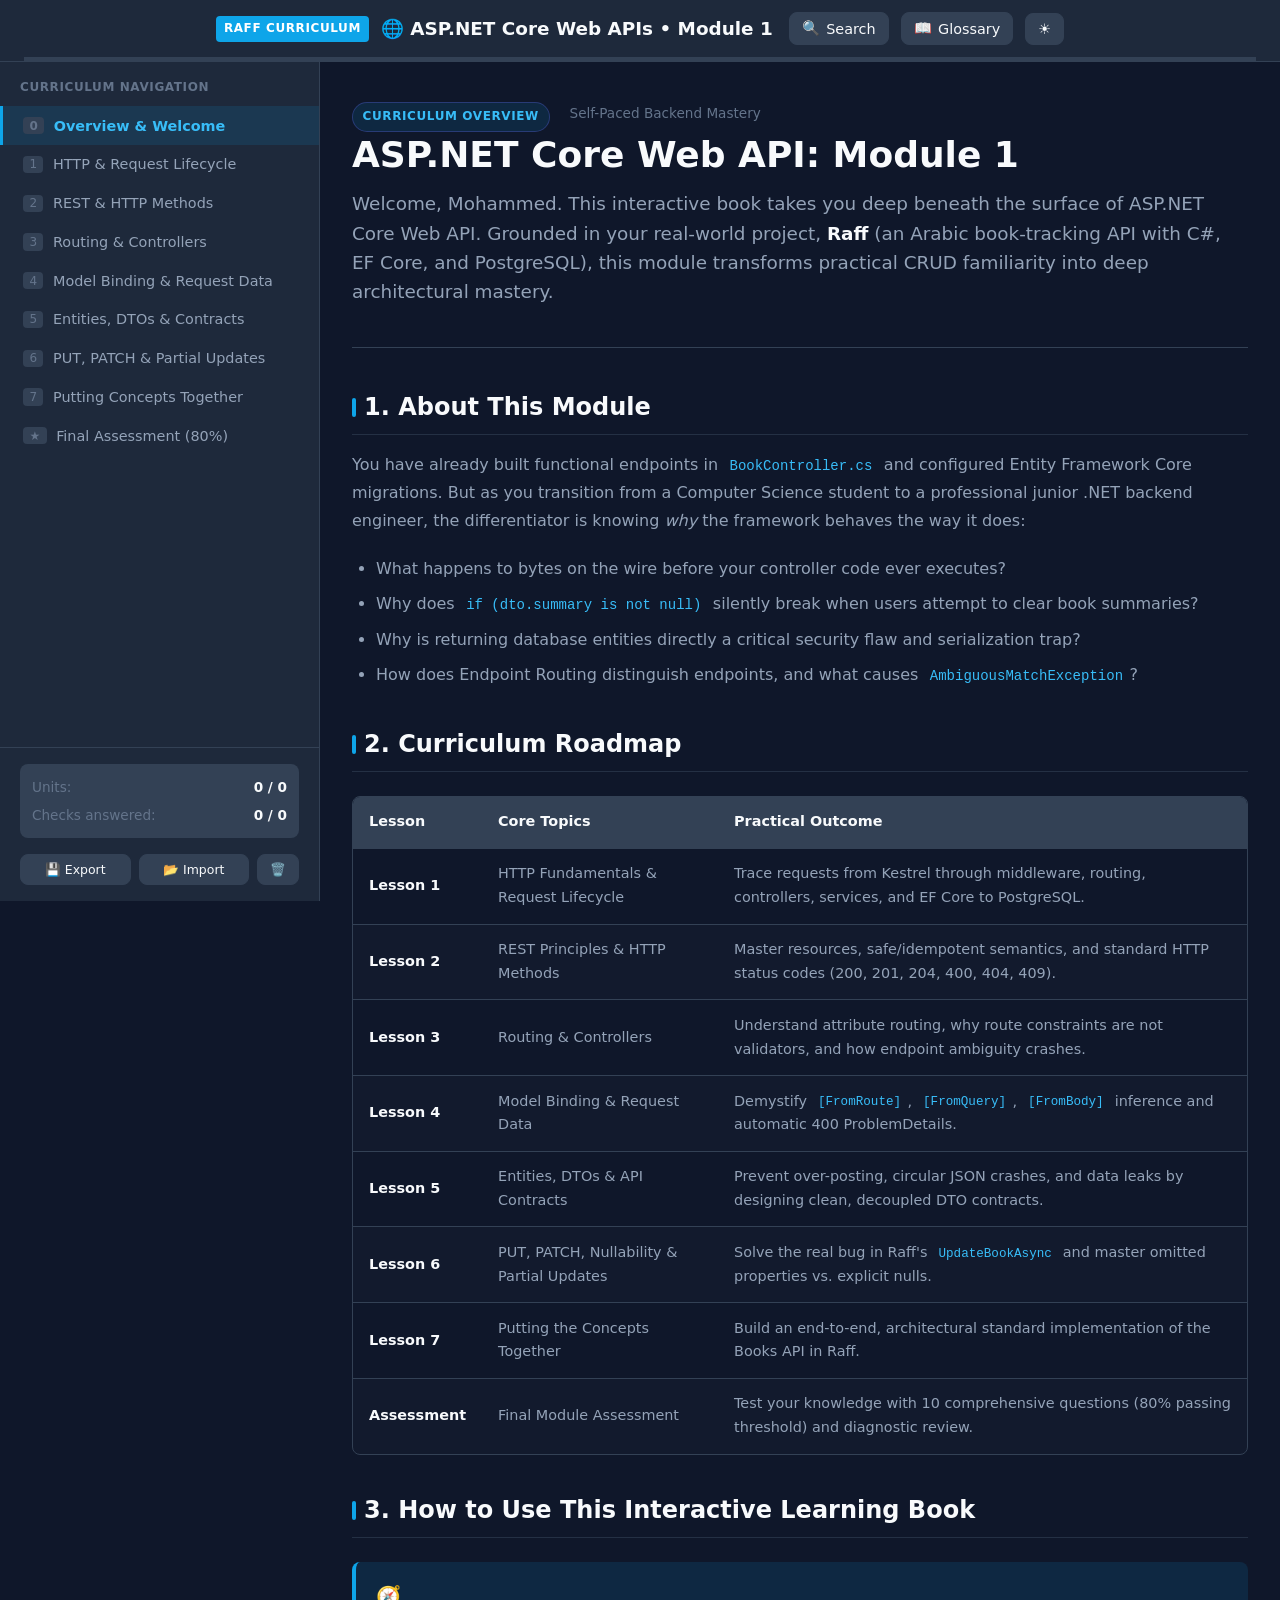
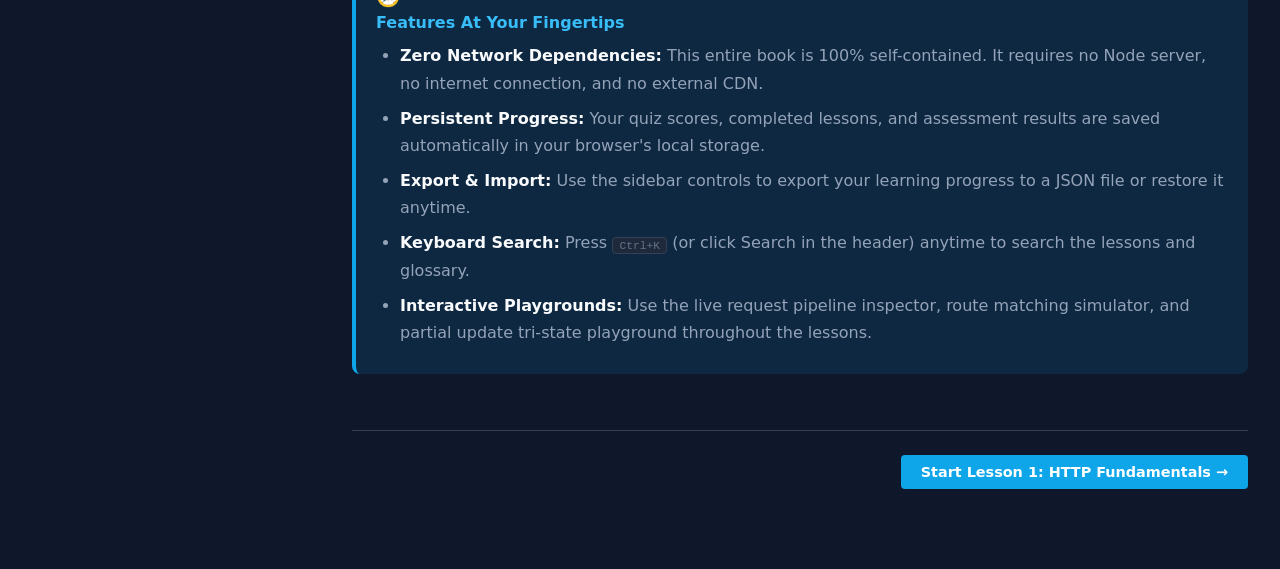
==== pages/module-01.html @ 37e8a335 "initial commit" ====
<!DOCTYPE html>
<html lang="en" data-theme="dark">
<head>
  <meta charset="UTF-8">
  <meta name="viewport" content="width=device-width, initial-scale=1.0">
  <title>ASP.NET Core Web APIs — Module 1 (Raff)</title>
  <link rel="stylesheet" href="../component/styles/tokens.css">
  <link rel="stylesheet" href="../component/styles/shell.css">
  <link rel="stylesheet" href="../component/styles/components.css">
</head>
<body>
  <noscript><p style="padding:2rem;">This module requires JavaScript to render.</p></noscript>

  <script src="../data/modules.js"></script>
  <script src="../data/module-01.js"></script>

  <script src="../component/core/highlight.js"></script>
  <script src="../component/core/ui.js"></script>
  <script src="../component/core/search.js"></script>
  <script src="../component/core/glossary.js"></script>
  <script src="../component/core/progress.js"></script>
  <script src="../component/core/content.js"></script>

  <script src="js/module-01.js"></script>
</body>
</html>
---- component/styles/tokens.css ----
/* Raff Backend Academy — shared design tokens & base styles (all pages) */

* {box-sizing: border-box; margin: 0; padding: 0;}
:root {--bg-primary: #0f172a; --bg-secondary: #1e293b; --bg-tertiary: #334155; --bg-card: #1e293b; --bg-code: #0b1120; --bg-accent-subtle: rgba(14, 165, 233, 0.12); --border-color: #334155; --border-subtle: #243044; --text-primary: #f8fafc; --text-secondary: #94a3b8; --text-muted: #64748b; --accent: #0ea5e9; --accent-hover: #0284c7; --accent-light: #38bdf8; --accent-contrast: #ffffff; --success: #10b981; --success-bg: rgba(16, 185, 129, 0.12); --success-border: #059669; --warning: #f59e0b; --warning-bg: rgba(245, 158, 11, 0.12); --warning-border: #d97706; --danger: #ef4444; --danger-bg: rgba(239, 68, 68, 0.12); --danger-border: #dc2626; --violet: #c084fc; --radius-sm: 4px; --radius-md: 8px; --radius-lg: 12px; --font-sans: system-ui, -apple-system, BlinkMacSystemFont, 'Segoe UI', Roboto, Oxygen, Ubuntu, Cantarell, sans-serif; --font-mono: 'Cascadia Code', 'Fira Code', 'Consolas', 'Courier New', monospace;}
[data-theme="light"] {--bg-primary: #f8fafc; --bg-secondary: #ffffff; --bg-tertiary: #f1f5f9; --bg-card: #ffffff; --bg-code: #0f172a; --bg-accent-subtle: rgba(14, 165, 233, 0.08); --border-color: #e2e8f0; --border-subtle: #cbd5e1; --text-primary: #0f172a; --text-secondary: #475569; --text-muted: #64748b; --accent: #0284c7; --accent-hover: #0369a1; --accent-light: #0284c7; --accent-contrast: #ffffff; --violet: #7e22ce;}
---- component/styles/shell.css ----
/* Raff Backend Academy — shared app shell layout (all pages) */

header.app-header {background-color: var(--bg-secondary); border-bottom: 1px solid var(--border-color); position: sticky; top: 0; z-index: 100; display: flex; flex-direction: column;}
.header-top {display: flex; align-items: center; justify-content: space-between; padding: 0.75rem 1.5rem; gap: 1rem;}
.app-title {font-size: 1.15rem; font-weight: 700; color: var(--text-primary);}
.progress-bar-container {height: 4px; background: var(--bg-tertiary); width: 100%; position: relative;}
.progress-bar-fill {height: 100%; background: var(--accent); width: 0%; transition: width 0.3s ease;}
.app-container {display: flex; flex: 1; min-height: calc(100vh - 65px);}
aside.app-sidebar {width: 320px; background-color: var(--bg-secondary); border-right: 1px solid var(--border-color); display: flex; flex-direction: column; flex-shrink: 0; overflow-y: auto; position: sticky; top: 61px; height: calc(100vh - 61px); transition: transform 0.3s ease;}
.sidebar-section-title {font-size: 0.75rem; text-transform: uppercase; color: var(--text-muted); font-weight: 700; letter-spacing: 0.05em; padding: 1rem 1.25rem 0.5rem;}
.nav-item:hover {background: var(--bg-tertiary); color: var(--text-primary);}
.nav-item.active {background: var(--bg-accent-subtle); color: var(--accent-light); border-left-color: var(--accent); font-weight: 600;}
.nav-item-left {display: flex; align-items: center; gap: 0.6rem;}
.nav-check {color: var(--success); font-size: 0.95rem; opacity: 0;}
.nav-item.completed .nav-check {opacity: 1;}
.sidebar-footer {margin-top: auto; padding: 1rem 1.25rem; border-top: 1px solid var(--border-color); display: flex; flex-direction: column; gap: 0.5rem;}
@media (max-width: 768px) {
  aside.app-sidebar.open {transform: translateX(0); box-shadow: 4px 0 24px rgba(0,0,0,0.5);}
  main.app-main {padding: 1.5rem 1rem 4rem;}
}
.lesson-footer-nav {display: flex; justify-content: space-between; align-items: center; flex-wrap: wrap; gap: 1rem; margin-top: 3.5rem; padding-top: 1.5rem; border-top: 1px solid var(--border-color);}
---- component/styles/components.css ----
/* Raff Backend Academy — shared UI components and module content styles (all pages) */

body {font-family: var(--font-sans); background-color: var(--bg-primary); color: var(--text-primary); line-height: 1.65; min-height: 100vh; display: flex; flex-direction: column;}
.btn-icon:hover {background: var(--accent); color: #fff; border-color: var(--accent);}
.lesson-section {display: none;}
.lesson-section.active {display: block; animation: fadeIn 0.25s ease;}
@keyframes fadeIn {from { opacity: 0; transform: translateY(6px); } to { opacity: 1; transform: translateY(0); }}
h1.lesson-title {font-size: 2.25rem; font-weight: 800; line-height: 1.25; margin-bottom: 0.5rem; letter-spacing: -0.02em;}
p.lesson-subtitle {font-size: 1.15rem; color: var(--text-secondary); margin-bottom: 1.5rem;}
.lesson-header-box {margin-bottom: 2.5rem; padding-bottom: 1.5rem; border-bottom: 1px solid var(--border-color);}
.lesson-badge-top {color: var(--accent-light); font-size: 0.85rem; font-weight: 700; text-transform: uppercase; letter-spacing: 0.05em; margin-bottom: 0.4rem;}
.lesson-meta-bar {display: flex; flex-wrap: wrap; gap: 1.25rem; font-size: 0.85rem; color: var(--text-muted);}
h2 {font-size: 1.5rem; font-weight: 700; margin: 2.25rem 0 1rem; color: var(--text-primary); border-bottom: 1px solid var(--border-subtle); padding-bottom: 0.4rem;}
h3 {font-size: 1.2rem; font-weight: 600; margin: 1.5rem 0 0.75rem;}
p {margin-bottom: 1rem; color: var(--text-secondary);}
p strong {color: var(--text-primary);}
ul, ol {margin: 0 0 1.25rem 1.5rem; color: var(--text-secondary);}
li {margin-bottom: 0.4rem;}
li strong {color: var(--text-primary);}
code {font-family: var(--font-mono); font-size: 0.88em; color: var(--accent-light); padding: 0.15rem 0.4rem; border-radius: var(--radius-sm);}
.callout {padding: 1.25rem; border-radius: var(--radius-md); margin: 1.5rem 0; border-left: 4px solid; background: var(--bg-card);}
.callout-info {border-left-color: var(--accent); background: var(--bg-accent-subtle);}
.callout-warning {border-left-color: var(--warning); background: var(--warning-bg);}
.callout-danger {border-left-color: var(--danger); background: var(--danger-bg);}
.callout-title {font-weight: 700; margin-bottom: 0.4rem; display: flex; align-items: center; gap: 0.5rem;}
.callout-info .callout-title {color: var(--accent-light);}
.callout-warning .callout-title {color: var(--warning);}
.callout-danger .callout-title {color: var(--danger);}
.roadmap-grid {display: grid; grid-template-columns: repeat(auto-fit, minmax(260px, 1fr)); gap: 1.25rem; margin: 1.5rem 0;}
.roadmap-card {background: var(--bg-card); border: 1px solid var(--border-color); padding: 1.25rem; border-radius: var(--radius-md);}
.roadmap-num {font-size: 1.75rem; font-weight: 800; color: var(--accent); margin-bottom: 0.25rem;}
.roadmap-title {font-weight: 700; color: var(--text-primary); margin-bottom: 0.35rem;}
.roadmap-desc {font-size: 0.85rem; color: var(--text-muted);}
.grid-2 {display: grid; grid-template-columns: 1fr 1fr; gap: 1.5rem; margin: 1.5rem 0;}
@media (max-width: 768px) {
  .grid-2 {grid-template-columns: 1fr;}
}
.content-panel {background: var(--bg-card); border: 1px solid var(--border-color); padding: 1.25rem; border-radius: var(--radius-md);}
.concept-table {width: 100%; border-collapse: collapse; margin: 1.5rem 0; font-size: 0.9rem;}
.concept-table th {background: var(--bg-tertiary); color: var(--text-primary);}
.concept-table tr:nth-child(even) {background: rgba(255,255,255,0.02);}
.steps-container {display: flex; flex-direction: column; gap: 0.75rem; margin: 1.5rem 0;}
.step-item {display: flex; align-items: flex-start; gap: 1rem; background: var(--bg-card); border: 1px solid var(--border-color); padding: 1rem; border-radius: var(--radius-md);}
.step-num {background: var(--accent); color: #fff; font-weight: 700; width: 28px; height: 28px; border-radius: 50%; display: flex; align-items: center; justify-content: center; font-size: 0.85rem; flex-shrink: 0;}
.step-text {color: var(--text-secondary); font-size: 0.92rem;}
.diagram-container {background: var(--bg-card); border: 1px solid var(--border-color); padding: 1.5rem; border-radius: var(--radius-md); margin: 1.5rem 0; text-align: center;}
.diagram-title {font-size: 0.85rem; font-weight: 700; color: var(--text-muted); text-transform: uppercase; letter-spacing: 0.05em; margin-bottom: 1rem;}
.code-wrapper {background: var(--bg-code); border: 1px solid var(--border-color); border-radius: var(--radius-md); margin: 1.5rem 0; overflow: hidden;}
.code-lang-tag {font-size: 0.75rem; font-weight: 700; text-transform: uppercase; color: var(--accent-light);}
.code-filename {font-family: var(--font-mono); font-size: 0.8rem; color: var(--text-muted);}
.code-type-pill {font-size: 0.72rem; padding: 0.15rem 0.5rem; border-radius: 999px; font-weight: 600; text-transform: uppercase;}
.pill-fragment {background: rgba(14, 165, 233, 0.2); color: var(--accent-light); border: 1px solid var(--accent);}
.token-kw {color: #f472b6; font-weight: 600;}
.token-type {color: #38bdf8;}
.token-str {color: #a3e635;}
.token-comment {color: #64748b; font-style: italic;}
.token-num {color: #fb923c;}
.exercise-card {background: var(--bg-card); border: 1px solid var(--border-color); border-radius: var(--radius-md); margin: 1.5rem 0; overflow: hidden;}
.exercise-badge {background: var(--bg-accent-subtle); color: var(--accent-light); font-size: 0.75rem; font-weight: 700; text-transform: uppercase; padding: 0.2rem 0.5rem; border-radius: var(--radius-sm); margin-right: 0.5rem;}
.exercise-body {padding: 1.25rem;}
.quiz-options {display: flex; flex-direction: column; gap: 0.6rem; margin-bottom: 1.25rem;}
.quiz-option:hover {border-color: var(--accent); background: rgba(14, 165, 233, 0.05);}
.quiz-option.selected {border-color: var(--accent); background: var(--bg-accent-subtle);}
.quiz-option.correct {border-color: var(--success); background: var(--success-bg);}
.quiz-option.incorrect {border-color: var(--danger); background: var(--danger-bg);}
.option-indicator {width: 22px; height: 22px; border-radius: 50%; background: var(--bg-card); border: 1px solid var(--border-color); display: flex; align-items: center; justify-content: center; font-size: 0.75rem; font-weight: 700; flex-shrink: 0;}
.quiz-option.selected .option-indicator {background: var(--accent); color: #fff; border-color: var(--accent);}
.option-text {font-size: 0.9rem; color: var(--text-secondary);}
.quiz-option.selected .option-text {color: var(--text-primary);}
.btn-primary:hover {background: var(--accent-hover);}
.btn-secondary:hover {background: rgba(255,255,255,0.1);}
.modal-overlay {position: fixed; top: 0; left: 0; right: 0; bottom: 0; background: rgba(0,0,0,0.7); backdrop-filter: blur(4px); display: none; align-items: center; justify-content: center; z-index: 1000; padding: 1rem;}
.modal-overlay.open {display: flex;}
.modal-dialog {background: var(--bg-secondary); border: 1px solid var(--border-color); border-radius: var(--radius-lg); width: 100%; max-width: 640px; max-height: 85vh; display: flex; flex-direction: column; overflow: hidden;}
.modal-title {font-weight: 700; font-size: 1.1rem;}
.modal-body {padding: 1.25rem; overflow-y: auto; flex: 1;}
.search-result-item:hover {background: var(--bg-tertiary);}
.search-result-title {font-weight: 600; color: var(--accent-light); font-size: 0.95rem;}
.search-result-snippet {font-size: 0.82rem; color: var(--text-muted);}
.glossary-cat-filters {display: flex; flex-wrap: wrap; gap: 0.4rem; margin-bottom: 1rem;}
.glossary-filter-btn.active {background: var(--accent); color: #fff; border-color: var(--accent);}
.glossary-term-item {border-bottom: 1px solid var(--border-color); padding: 0.75rem 0;}
.glossary-term-def {font-size: 0.88rem; color: var(--text-secondary); margin-top: 0.3rem;}
.toast-msg {background: var(--bg-card); border: 1px solid var(--border-color); color: var(--text-primary); padding: 0.75rem 1.25rem; border-radius: var(--radius-md); box-shadow: 0 4px 16px rgba(0,0,0,0.3); font-size: 0.88rem; animation: toastIn 0.2s ease;}
@keyframes toastIn {from { transform: translateY(10px); opacity: 0; } to { transform: translateY(0); opacity: 1; }}
.simulator-box {background: var(--bg-card); border: 2px solid var(--accent); border-radius: var(--radius-lg); margin: 2rem 0; overflow: hidden;}
.simulator-header {background: var(--bg-secondary); border-bottom: 1px solid var(--border-color); padding: 1rem 1.25rem; display: flex; flex-direction: column; gap: 0.75rem;}
.simulator-title {font-weight: 700; color: var(--accent-light); font-size: 1.05rem;}
.btn-sim:hover {background: var(--accent); color: #fff; border-color: var(--accent);}
.simulator-body {padding: 1.25rem;}
html {scroll-behavior: smooth;}
:focus-visible {outline: 2px solid var(--accent); outline-offset: 2px;}
@media (prefers-reduced-motion: reduce) {
  html {scroll-behavior: auto;}
  *, *::before, *::after {animation-duration: 0.001ms !important; animation-iteration-count: 1 !important; transition-duration: 0.001ms !important;}
}
.sr-only {position: absolute; width: 1px; height: 1px; padding: 0; margin: -1px; overflow: hidden; clip: rect(0, 0, 0, 0); white-space: nowrap; border: 0;}
.header-title-box {display: flex; align-items: center; gap: 0.75rem; cursor: pointer; background: none; border: none; font: inherit; color: inherit; text-align: left;}
.app-badge {background: var(--accent); color: var(--accent-contrast); font-weight: 700; font-size: 0.75rem; padding: 0.2rem 0.5rem; border-radius: var(--radius-sm); letter-spacing: 0.05em; text-transform: uppercase; white-space: nowrap;}
.header-actions {display: flex; align-items: center; gap: 0.75rem; flex-wrap: wrap; justify-content: flex-end;}
.btn-icon {background: var(--bg-tertiary); border: 1px solid var(--border-color); color: var(--text-primary); padding: 0.45rem 0.75rem; border-radius: var(--radius-md); cursor: pointer; font-size: 0.9rem; display: inline-flex; align-items: center; gap: 0.4rem; transition: background-color 0.2s, color 0.2s, border-color 0.2s;}
#btn-mobile-menu {display: none;}
@media (max-width: 900px) {
  #btn-mobile-menu {display: inline-flex;}
  .btn-icon .btn-label {display: none;}
}
.nav-item {display: flex; align-items: center; justify-content: space-between; padding: 0.65rem 1.25rem; color: var(--text-secondary); text-decoration: none; cursor: pointer; border-left: 3px solid transparent; font-size: 0.9rem; transition: background-color 0.15s, color 0.15s; background: none; border-top: none; border-right: none; border-bottom: none; width: 100%; text-align: left; font-family: inherit;}
.nav-item-badge {font-size: 0.75rem; background: var(--bg-tertiary); color: var(--text-muted); padding: 0.1rem 0.4rem; border-radius: var(--radius-sm); flex-shrink: 0;}
.progress-summary-box {background: var(--bg-tertiary); padding: 0.75rem; border-radius: var(--radius-md); font-size: 0.85rem; display: flex; flex-direction: column; gap: 0.35rem;}
.progress-summary-row {display: flex; justify-content: space-between; align-items: center; gap: 0.5rem;}
main.app-main {flex: 1; max-width: 960px; margin: 0 auto; padding: 2.5rem 2rem 5rem; width: 100%; min-width: 0;}
h4 {font-size: 1.02rem; font-weight: 700; margin: 1.25rem 0 0.5rem;}
a {color: var(--accent-light);}
a:hover {color: var(--accent);}
hr {border: none; border-top: 1px solid var(--border-subtle); margin: 2rem 0;}
.callout-success {border-left-color: var(--success); background: var(--success-bg);}
.callout-success .callout-title {color: var(--success);}
.callout p:last-child, .callout ul:last-child, .callout ol:last-child {margin-bottom: 0;}
@media (max-width: 768px) {
  aside.app-sidebar {position: fixed; left: 0; top: 61px; z-index: 90; transform: translateX(-100%); box-shadow: none;}
  h1.lesson-title {font-size: 1.7rem;}
}
.table-scroll {overflow-x: auto; margin: 1.5rem 0;}
.table-scroll .concept-table {margin: 0; min-width: 640px;}
.concept-table th, .concept-table td {padding: 0.75rem 1rem; border: 1px solid var(--border-color); text-align: left; vertical-align: top;}
[data-theme="light"] .concept-table tr:nth-child(even) {background: rgba(15,23,42,0.03);}
.diagram-container svg {max-width: 100%; height: auto;}
.erd-rect {fill: var(--bg-secondary); stroke: var(--border-color); stroke-width: 1.5;}
.erd-head {fill: var(--bg-tertiary);}
.erd-name {fill: var(--text-primary); font-family: var(--font-sans); font-weight: 700; font-size: 14px;}
.erd-role {fill: var(--text-muted); font-family: var(--font-sans); font-size: 11px;}
.erd-prop {fill: var(--text-secondary); font-family: var(--font-mono); font-size: 12px;}
.erd-pk {fill: var(--warning); font-family: var(--font-sans); font-weight: 700; font-size: 10px;}
.erd-fk {fill: var(--accent-light); font-family: var(--font-sans); font-weight: 700; font-size: 10px;}
.erd-nav {fill: var(--violet); font-family: var(--font-sans); font-weight: 700; font-size: 10px;}
.erd-line {stroke: var(--text-muted); stroke-width: 2;}
.erd-card {fill: var(--text-primary); font-family: var(--font-sans); font-weight: 700; font-size: 15px;}
.erd-label {fill: var(--text-muted); font-family: var(--font-sans); font-size: 11px;}
.erd-note {fill: var(--accent-light); font-family: var(--font-sans); font-size: 11px; font-weight: 600;}
.erd-fk-col {fill: rgba(14, 165, 233, 0.10);}
.legend-row {display: flex; flex-wrap: wrap; gap: 1rem; justify-content: center; margin-top: 1rem; font-size: 0.82rem; color: var(--text-muted);}
.legend-item {display: inline-flex; align-items: center; gap: 0.4rem;}
.legend-dot {width: 10px; height: 10px; border-radius: 3px; display: inline-block;}
.dot-pk {background: var(--warning);}
.dot-fk {background: var(--accent);}
.dot-nav {background: var(--violet);}
.code-header {background: rgba(255,255,255,0.03); border-bottom: 1px solid var(--border-color); padding: 0.5rem 1rem; display: flex; align-items: center; justify-content: space-between; gap: 0.75rem; flex-wrap: wrap;}
[data-theme="light"] .code-header {background: rgba(15,23,42,0.35);}
.code-badge-group {display: flex; align-items: center; gap: 0.6rem; flex-wrap: wrap;}
.pill-complete {background: rgba(16, 185, 129, 0.2); color: #34d399; border: 1px solid var(--success-border);}
.pill-anti-pattern {background: rgba(239, 68, 68, 0.2); color: #f87171; border: 1px solid var(--danger-border);}
.pill-illustrative {background: rgba(192, 132, 252, 0.18); color: var(--violet); border: 1px solid var(--violet);}
.btn-copy {background: transparent; border: 1px solid var(--border-color); color: #94a3b8; padding: 0.25rem 0.6rem; border-radius: var(--radius-sm); font-size: 0.75rem; cursor: pointer;}
.btn-copy:hover {background: var(--bg-tertiary); color: #f8fafc;}
.code-wrapper pre {padding: 1rem 1.25rem; overflow-x: auto; font-family: var(--font-mono); font-size: 0.88rem; line-height: 1.5;}
.code-wrapper pre code {color: #e2e8f0;}
.code-expl {background: rgba(255,255,255,0.02); border-top: 1px solid var(--border-color); padding: 0.65rem 1.25rem; font-size: 0.82rem; color: #94a3b8;}
[data-theme="light"] .code-expl {background: rgba(15,23,42,0.3);}
.token-fn {color: #7dd3fc;}
.exercise-header {background: rgba(255,255,255,0.02); border-bottom: 1px solid var(--border-color); padding: 0.75rem 1.25rem; display: flex; align-items: center; justify-content: space-between; gap: 0.5rem; flex-wrap: wrap;}
[data-theme="light"] .exercise-header {background: rgba(15,23,42,0.03);}
.exercise-badge.exercise {background: rgba(192, 132, 252, 0.15); color: var(--violet);}
.exercise-prompt {font-size: 0.95rem; color: var(--text-primary); margin-bottom: 1rem; font-weight: 500; white-space: pre-line;}
.exercise-prompt code {white-space: pre-wrap;}
.quiz-option {display: flex; align-items: flex-start; gap: 0.75rem; background: var(--bg-tertiary); border: 1px solid var(--border-color); padding: 0.75rem 1rem; border-radius: var(--radius-md); cursor: pointer; transition: border-color 0.15s, background-color 0.15s; text-align: left; font: inherit; color: inherit; width: 100%;}
.quiz-option .option-text code {font-size: 0.85em;}
.exercise-actions {display: flex; gap: 0.75rem; flex-wrap: wrap;}
.btn-primary {background: var(--accent); color: var(--accent-contrast); border: none; padding: 0.55rem 1.25rem; border-radius: var(--radius-sm); font-weight: 600; cursor: pointer; font-family: inherit; font-size: 0.9rem;}
.btn-secondary {background: var(--bg-tertiary); border: 1px solid var(--border-color); color: var(--text-primary); padding: 0.55rem 1.25rem; border-radius: var(--radius-sm); font-weight: 600; cursor: pointer; font-family: inherit; font-size: 0.9rem;}
[data-theme="light"] .btn-secondary:hover {background: rgba(15,23,42,0.08);}
.btn-complete-lesson {background: var(--success-bg); border: 1px solid var(--success-border); color: var(--success); padding: 0.55rem 1.25rem; border-radius: var(--radius-sm); font-weight: 600; cursor: pointer; font-family: inherit; font-size: 0.9rem;}
.btn-complete-lesson.done {background: var(--success); color: #052e22;}
.quiz-feedback {margin-top: 1rem; padding: 1rem; border-radius: var(--radius-sm); font-size: 0.88rem; display: none; color: var(--text-primary);}
.quiz-feedback.success {background: var(--success-bg); border: 1px solid var(--success-border); display: block;}
.quiz-feedback.error {background: var(--danger-bg); border: 1px solid var(--danger-border); display: block;}
.lesson-footer-nav .spacer {flex: 1;}
.modal-header {padding: 1rem 1.25rem; border-bottom: 1px solid var(--border-color); display: flex; align-items: center; justify-content: space-between; gap: 1rem;}
.search-input {width: 100%; background: var(--bg-code); border: 1px solid var(--border-color); color: var(--text-primary); padding: 0.75rem 1rem; border-radius: var(--radius-md); font-size: 1rem; margin-bottom: 1rem; font-family: inherit;}
.search-result-item {padding: 0.75rem 1rem; border-bottom: 1px solid var(--border-color); cursor: pointer; background: none; border-left: none; border-right: none; border-top: none; width: 100%; text-align: left; font: inherit; color: inherit; display: block;}
.search-group-title {font-size: 0.72rem; text-transform: uppercase; letter-spacing: 0.05em; color: var(--text-muted); font-weight: 700; padding: 0.75rem 0 0.25rem;}
.glossary-filter-btn {background: var(--bg-tertiary); border: 1px solid var(--border-color); color: var(--text-secondary); padding: 0.25rem 0.6rem; border-radius: 999px; font-size: 0.75rem; cursor: pointer; font-family: inherit;}
.glossary-term-name {font-weight: 700; color: var(--accent-light); font-size: 1rem; display: flex; justify-content: space-between; gap: 0.75rem;}
.glossary-term-cat {font-size: 0.75rem; color: var(--text-muted); font-weight: 400; white-space: nowrap;}
.glossary-term-link {display: inline-block; margin-top: 0.4rem; font-size: 0.78rem; color: var(--accent-light); background: var(--bg-accent-subtle); border: 1px solid var(--border-color); border-radius: 999px; padding: 0.1rem 0.6rem; cursor: pointer; font-family: inherit;}
.toast-container {position: fixed; bottom: 2rem; right: 2rem; z-index: 2000; display: flex; flex-direction: column; gap: 0.5rem; max-width: min(360px, calc(100vw - 2rem));}
.explorer-box {background: var(--bg-card); border: 2px solid var(--accent); border-radius: var(--radius-lg); margin: 2rem 0; overflow: hidden;}
.explorer-header {background: var(--bg-secondary); border-bottom: 1px solid var(--border-color); padding: 1rem 1.25rem; display: flex; flex-direction: column; gap: 0.75rem;}
.explorer-title {font-weight: 700; color: var(--accent-light); font-size: 1.05rem;}
.explorer-controls {display: flex; flex-wrap: wrap; gap: 0.75rem 1.5rem; align-items: center;}
.explorer-control-group {display: flex; align-items: center; gap: 0.5rem; flex-wrap: wrap;}
.explorer-control-label {font-size: 0.78rem; color: var(--text-muted); font-weight: 700; text-transform: uppercase; letter-spacing: 0.04em;}
.chip-group {display: inline-flex; flex-wrap: wrap; gap: 0.4rem;}
.chip-btn {background: var(--bg-tertiary); border: 1px solid var(--border-color); color: var(--text-secondary); padding: 0.35rem 0.8rem; border-radius: 999px; font-size: 0.82rem; cursor: pointer; font-weight: 600; font-family: inherit;}
.chip-btn:hover {border-color: var(--accent); color: var(--text-primary);}
.chip-btn.active {background: var(--accent); border-color: var(--accent); color: #fff;}
.chip-btn:disabled {opacity: 0.45; cursor: not-allowed;}
.chip-btn:disabled:hover {border-color: var(--border-color); color: var(--text-secondary);}
.explorer-body {padding: 1.25rem;}
.explorer-svg-wrap {background: var(--bg-code); border: 1px solid var(--border-color); border-radius: var(--radius-md); padding: 0.75rem 0.5rem; overflow-x: auto;}
.explorer-svg-wrap svg {width: 100%; height: auto; display: block; min-width: 640px;}
.explorer-grid {display: grid; grid-template-columns: 1fr 1fr; gap: 1.25rem; margin-top: 1.25rem;}
@media (max-width: 768px) {
  .explorer-grid {grid-template-columns: 1fr;}
}
.explorer-panel {background: var(--bg-code); border: 1px solid var(--border-color); border-radius: var(--radius-md); padding: 1rem;}
.explorer-panel-title {font-size: 0.78rem; font-weight: 700; text-transform: uppercase; color: #94a3b8; letter-spacing: 0.05em; margin-bottom: 0.6rem;}
.explorer-panel p, .explorer-panel li {color: #cbd5e1; font-size: 0.86rem;}
.explorer-panel ul {margin-bottom: 0.5rem;}
.explorer-panel code {color: var(--accent-light);}
.explorer-panel .mini-code {background: #060913; border: 1px solid var(--border-color); border-radius: var(--radius-sm); padding: 0.65rem 0.8rem; font-family: var(--font-mono); font-size: 0.8rem; color: #e2e8f0; white-space: pre-wrap; word-break: break-word; margin-top: 0.5rem; line-height: 1.5;}
.explorer-note {margin-top: 1rem; font-size: 0.84rem; color: var(--text-muted); border-top: 1px dashed var(--border-color); padding-top: 0.75rem;}
.simulator-controls {display: flex; flex-wrap: wrap; gap: 0.75rem 1.5rem; align-items: center;}
.btn-sim {background: var(--bg-tertiary); border: 1px solid var(--border-color); color: var(--text-primary); padding: 0.4rem 0.85rem; border-radius: var(--radius-sm); font-size: 0.82rem; cursor: pointer; font-weight: 600; font-family: inherit;}
.btn-sim.primary {background: var(--accent); color: #fff; border-color: var(--accent);}
.btn-sim.primary:hover {background: var(--accent-hover);}
.btn-sim-reset {background: var(--danger-bg); color: #f87171; border-color: var(--danger-border);}
.sim-select {background: var(--bg-tertiary); border: 1px solid var(--border-color); color: var(--text-primary); padding: 0.35rem 0.65rem; border-radius: var(--radius-sm); font-size: 0.82rem; font-family: inherit;}
.metric-grid {display: grid; grid-template-columns: repeat(auto-fit, minmax(150px, 1fr)); gap: 0.75rem; margin: 1rem 0;}
.metric-card {background: var(--bg-code); border: 1px solid var(--border-color); border-radius: var(--radius-md); padding: 0.85rem 1rem;}
.metric-value {font-size: 1.5rem; font-weight: 800; color: var(--accent-light); line-height: 1.2;}
.metric-label {font-size: 0.75rem; color: var(--text-muted); text-transform: uppercase; letter-spacing: 0.04em; font-weight: 700;}
.metric-sub {font-size: 0.75rem; color: var(--text-muted); margin-top: 0.2rem;}
.n1-timeline {display: flex; flex-direction: column; gap: 0.4rem; max-height: 340px; overflow-y: auto; background: var(--bg-code); border: 1px solid var(--border-color); border-radius: var(--radius-md); padding: 0.85rem; margin: 1rem 0;}
.tl-chip {display: flex; align-items: center; gap: 0.6rem; font-family: var(--font-mono); font-size: 0.8rem; color: #cbd5e1; background: rgba(14, 165, 233, 0.08); border: 1px solid var(--border-color); border-radius: var(--radius-sm); padding: 0.35rem 0.6rem; opacity: 0; transform: translateY(4px); transition: opacity 0.25s ease, transform 0.25s ease;}
.tl-chip.shown {opacity: 1; transform: translateY(0);}
.tl-chip .tl-num {background: var(--bg-tertiary); border-radius: var(--radius-sm); padding: 0 0.4rem; font-weight: 700; color: var(--accent-light); flex-shrink: 0;}
.tl-chip.tl-more {background: rgba(245, 158, 11, 0.1); color: #fbbf24;}
.tl-chip.tl-final {background: rgba(16, 185, 129, 0.1); color: #34d399;}
.sim-verdict {border-left: 4px solid var(--accent); background: var(--bg-accent-subtle); padding: 0.75rem 1rem; border-radius: var(--radius-sm); font-size: 0.86rem; color: var(--text-secondary); margin-top: 0.75rem;}
.assumption-list {font-size: 0.82rem; color: var(--text-muted);}
.assumption-list li {margin-bottom: 0.25rem;}
.lab-table {width: 100%; border-collapse: collapse; font-size: 0.88rem;}
.lab-table th, .lab-table td {border: 1px solid var(--border-color); padding: 0.65rem 0.75rem; text-align: left; vertical-align: top;}
.lab-table th {background: var(--bg-tertiary); color: var(--text-primary); font-size: 0.8rem;}
.lab-scenario {min-width: 220px; color: var(--text-secondary);}
.lab-table tr.row-correct td {background: var(--success-bg);}
.lab-table tr.row-wrong td {background: var(--danger-bg);}
.lab-table tr.feedback-row td {font-size: 0.82rem; color: var(--text-secondary); background: rgba(255,255,255,0.02);}
[data-theme="light"] .lab-table tr.feedback-row td {background: rgba(15,23,42,0.03);}
.fixup-state-grid {display: grid; grid-template-columns: 1.2fr 1fr; gap: 1.25rem; margin-top: 1rem;}
@media (max-width: 768px) {
  .fixup-state-grid {grid-template-columns: 1fr;}
}
.fixup-panel {background: var(--bg-code); border: 1px solid var(--border-color); border-radius: var(--radius-md); padding: 1rem;}
.fixup-panel-title {font-size: 0.78rem; font-weight: 700; text-transform: uppercase; color: #94a3b8; letter-spacing: 0.05em; margin-bottom: 0.6rem;}
.fixup-panel .sim-table th, .fixup-panel .sim-table td {color: #cbd5e1;}
.fixup-story {font-size: 0.86rem; color: var(--text-secondary); margin-top: 1rem; min-height: 3.2em;}
.fixup-story code {font-size: 0.83em;}
.fixup-progress {display: flex; gap: 0.3rem; margin: 0.75rem 0; flex-wrap: wrap;}
.fixup-dot {width: 26px; height: 5px; border-radius: 999px; background: var(--bg-tertiary); border: 1px solid var(--border-color);}
.fixup-dot.done {background: var(--accent); border-color: var(--accent);}
details.hint-details {background: var(--bg-card); border: 1px solid var(--border-color); border-radius: var(--radius-md); margin: 0.75rem 0; overflow: hidden;}
details.hint-details summary {cursor: pointer; padding: 0.75rem 1.25rem; font-weight: 600; font-size: 0.9rem; color: var(--accent-light); list-style: none;}
details.hint-details summary::-webkit-details-marker {display: none;}
details.hint-details summary::before {content: '▸ ';}
details.hint-details[open] summary::before {content: '▾ ';}
details.hint-details .hint-body {padding: 0 1.25rem 1rem; font-size: 0.9rem; color: var(--text-secondary);}
details.hint-details .hint-body p:last-child {margin-bottom: 0;}
details.solution-details {border-color: var(--success-border);}
details.solution-details summary {color: var(--success);}
.refs-block {margin-top: 2.5rem; background: var(--bg-card); border: 1px solid var(--border-color); border-radius: var(--radius-md); padding: 1rem 1.25rem;}
.refs-title {font-size: 0.75rem; font-weight: 700; text-transform: uppercase; letter-spacing: 0.05em; color: var(--text-muted); margin-bottom: 0.5rem;}
.refs-block ul {margin: 0 0 0 1.1rem;}
.refs-block li {font-size: 0.85rem; margin-bottom: 0.25rem;}
.refs-block a {text-decoration: none;}
.refs-block a:hover {text-decoration: underline;}
.score-chip {display: inline-block; font-size: 0.78rem; font-weight: 700; padding: 0.15rem 0.6rem; border-radius: 999px; background: var(--bg-tertiary); color: var(--text-secondary);}
.score-chip.pass {background: var(--success-bg); color: var(--success); border: 1px solid var(--success-border);}
.score-chip.fail {background: var(--danger-bg); color: #f87171; border: 1px solid var(--danger-border);}
.callout p:last-child {margin-bottom: 0;}
.pipeline-svg {max-width: 100%; height: auto;}
.pill-pseudocode {background: rgba(245, 158, 11, 0.2); color: var(--warning); border: 1px solid var(--warning-border);}
pre {padding: 1rem 1.25rem; overflow-x: auto; font-family: var(--font-mono); font-size: 0.88rem; line-height: 1.5;}
.states-grid {display: grid; grid-template-columns: repeat(auto-fit, minmax(180px, 1fr)); gap: 1rem; margin: 1.5rem 0;}
.state-card {background: var(--bg-card); border: 1px solid var(--border-color); border-radius: var(--radius-md); padding: 1rem; display: flex; flex-direction: column;}
.state-header {margin-bottom: 0.5rem;}
.badge {display: inline-block; padding: 0.2rem 0.55rem; border-radius: var(--radius-sm); font-size: 0.78rem; font-weight: 700; text-transform: uppercase;}
.badge-detached {background: #64748b; color: #fff;}
.badge-unchanged {background: #0284c7; color: #fff;}
.badge-added {background: #10b981; color: #fff;}
.badge-modified {background: #f59e0b; color: #fff;}
.badge-deleted {background: #ef4444; color: #fff;}
.badge-server {background: rgba(14, 165, 233, 0.25); color: var(--accent-light); border: 1px solid var(--accent);}
.badge-client {background: rgba(245, 158, 11, 0.25); color: var(--warning); border: 1px solid var(--warning);}
.badge-execution {background: rgba(16, 185, 129, 0.25); color: var(--success); border: 1px solid var(--success);}
.state-desc {font-size: 0.82rem; color: var(--text-muted);}
.sim-grid {display: grid; grid-template-columns: 1fr 1fr; gap: 1.25rem;}
@media (max-width: 768px) {
  .sim-grid {grid-template-columns: 1fr;}
}
.sim-panel {background: var(--bg-code); border: 1px solid var(--border-color); border-radius: var(--radius-md); padding: 1rem; display: flex; flex-direction: column;}
.sim-panel-title {font-size: 0.78rem; font-weight: 700; text-transform: uppercase; color: var(--text-muted); letter-spacing: 0.05em; margin-bottom: 0.75rem;}
.sim-state-badge {font-size: 1.5rem; font-weight: 800; color: var(--accent-light); margin-bottom: 0.75rem;}
.sim-table {width: 100%; border-collapse: collapse; font-size: 0.82rem; font-family: var(--font-mono);}
.sim-table th, .sim-table td {padding: 0.4rem 0.6rem; border-bottom: 1px solid var(--border-color); text-align: left;}
.sim-table th {color: var(--text-muted); font-size: 0.75rem;}
.sim-sql-box {background: #060913; border: 1px solid var(--border-color); border-radius: var(--radius-sm); padding: 0.75rem; font-family: var(--font-mono); font-size: 0.82rem; color: #38bdf8; min-height: 85px; margin-bottom: 0.75rem; white-space: pre-wrap; word-break: break-all;}
.sim-commentary {font-size: 0.84rem; color: var(--text-secondary); line-height: 1.5;}
button {font-family: inherit; cursor: pointer; border: none; background: none; font-size: inherit; color: inherit;}
.app-header {height: var(--header-height); background: var(--bg-secondary); border-bottom: 1px solid var(--border-color); position: sticky; top: 0; z-index: 40; display: flex; align-items: center; justify-content: space-between; padding: 0 1.5rem; box-shadow: var(--shadow-sm);}
.header-left {display: flex; align-items: center; gap: 1rem;}
.brand-badge {display: flex; align-items: center; gap: 0.6rem; font-weight: 700; font-size: 1.15rem; color: var(--text-primary);}
.brand-logo-icon {width: 32px; height: 32px; background: linear-gradient(135deg, var(--accent), #9333ea); border-radius: var(--radius-sm); display: flex; align-items: center; justify-content: center; color: white; font-weight: 800; font-size: 0.9rem; box-shadow: 0 2px 4px rgba(99, 102, 241, 0.4);}
.header-tag {background: var(--bg-accent-subtle); color: var(--accent-light); padding: 0.2rem 0.6rem; border-radius: 9999px; font-size: 0.75rem; font-weight: 600; border: 1px solid rgba(99, 102, 241, 0.3);}
.header-right {display: flex; align-items: center; gap: 0.75rem;}
.btn-search {display: flex; align-items: center; gap: 0.5rem; padding: 0.4rem 0.8rem; height: 38px; border-radius: var(--radius-sm); border: 1px solid var(--border-color); background: var(--bg-primary); color: var(--text-secondary); font-size: 0.875rem; transition: all 0.15s ease;}
.btn-search:hover {border-color: var(--accent); color: var(--text-primary);}
.kbd-shortcut {background: var(--bg-secondary); border: 1px solid var(--border-color); padding: 0.1rem 0.4rem; border-radius: 4px; font-size: 0.7rem; font-family: var(--font-mono); color: var(--text-muted);}
.progress-pill {display: flex; align-items: center; gap: 0.5rem; padding: 0.35rem 0.75rem; background: var(--bg-tertiary); border-radius: 9999px; font-size: 0.8rem; font-weight: 600;}
.progress-pill-bar {width: 60px; height: 6px; background: var(--bg-primary); border-radius: 9999px; overflow: hidden;}
.progress-pill-fill {height: 100%; background: var(--accent); width: 0%; transition: width 0.3s ease;}
.btn-menu-toggle {display: none;}
.app-sidebar {width: var(--sidebar-width); background: var(--bg-secondary); border-right: 1px solid var(--border-color); display: flex; flex-direction: column; position: sticky; top: var(--header-height); height: calc(100vh - var(--header-height)); overflow-y: auto; flex-shrink: 0; transition: transform 0.25s ease;}
.sidebar-summary {padding: 1.25rem; border-bottom: 1px solid var(--border-color);}
.module-title {font-size: 0.95rem; font-weight: 700; color: var(--text-primary); margin-bottom: 0.25rem;}
.module-subtitle {font-size: 0.8rem; color: var(--text-secondary); margin-bottom: 0.75rem;}
.sidebar-progress-container {margin-top: 0.5rem;}
.progress-label-row {display: flex; justify-content: space-between; font-size: 0.75rem; font-weight: 600; color: var(--text-secondary); margin-bottom: 0.35rem;}
.progress-bar-track {width: 100%; height: 8px; background: var(--bg-primary); border-radius: 9999px; overflow: hidden;}
.sidebar-nav {padding: 0.75rem 0.5rem; flex: 1;}
.nav-section-label {font-size: 0.7rem; font-weight: 700; text-transform: uppercase; letter-spacing: 0.05em; color: var(--text-muted); padding: 0.5rem 0.75rem;}
.nav-item-title-group {display: flex; align-items: center; gap: 0.6rem; min-width: 0;}
.nav-badge-num {font-size: 0.75rem; font-family: var(--font-mono); width: 20px; height: 20px; border-radius: 4px; background: var(--bg-tertiary); display: inline-flex; align-items: center; justify-content: center; color: var(--text-muted); flex-shrink: 0;}
.nav-item.active .nav-badge-num {background: var(--accent); color: white;}
.nav-item-text {white-space: nowrap; overflow: hidden; text-overflow: ellipsis;}
.nav-check-icon {width: 18px; height: 18px; border-radius: 50%; border: 1.5px solid var(--border-subtle); display: inline-flex; align-items: center; justify-content: center; color: transparent; flex-shrink: 0; transition: all 0.2s ease;}
.nav-item.completed .nav-check-icon {background: var(--success); border-color: var(--success); color: white;}
.btn-sidebar-action {display: flex; align-items: center; justify-content: center; gap: 0.5rem; padding: 0.5rem; border-radius: var(--radius-sm); background: var(--bg-tertiary); color: var(--text-secondary); font-size: 0.8rem; font-weight: 500; transition: all 0.15s ease;}
.btn-sidebar-action:hover {background: var(--border-color); color: var(--text-primary);}
.app-main {flex: 1; max-width: 1100px; margin: 0 auto; padding: 2.5rem 2.5rem 6rem; min-width: 0;}
.lesson-pill {font-size: 0.75rem; font-weight: 700; text-transform: uppercase; letter-spacing: 0.05em; padding: 0.25rem 0.6rem; border-radius: 9999px; background: var(--bg-accent-subtle); color: var(--accent-light); border: 1px solid rgba(99, 102, 241, 0.3);}
.lesson-h1 {font-size: 2.25rem; font-weight: 800; line-height: 1.25; color: var(--text-primary); margin-bottom: 0.75rem;}
.lesson-lead {font-size: 1.15rem; color: var(--text-secondary); line-height: 1.6;}
.content-body h2 {font-size: 1.5rem; font-weight: 700; color: var(--text-primary); margin: 2.25rem 0 1rem; display: flex; align-items: center; gap: 0.5rem;}
.content-body h2::before {content: ""; display: inline-block; width: 4px; height: 1.2rem; background: var(--accent); border-radius: 2px;}
.content-body h3 {font-size: 1.2rem; font-weight: 600; color: var(--text-primary); margin: 1.75rem 0 0.75rem;}
.content-body p {margin-bottom: 1.25rem; color: var(--text-secondary); line-height: 1.75;}
.content-body strong {color: var(--text-primary);}
.content-body ul, .content-body ol {margin: 0 0 1.25rem 1.5rem; color: var(--text-secondary);}
.content-body li {margin-bottom: 0.5rem; line-height: 1.7;}
.content-body code {font-family: var(--font-mono); color: var(--accent-light); padding: 0.15rem 0.4rem; border-radius: 4px; font-size: 0.875em;}
.callout-icon {font-size: 1.25rem; flex-shrink: 0; line-height: 1.4;}
.callout-content {flex: 1;}
.callout-note {background: var(--bg-accent-subtle); border-color: var(--accent); color: var(--text-secondary);}
.callout-note .callout-title {color: var(--accent-light);}
.callout-tip {background: var(--success-bg); border-color: var(--success); color: var(--text-secondary);}
.callout-tip .callout-title {color: var(--success);}
.code-container {background: var(--bg-code); border: 1px solid var(--border-color); border-radius: var(--radius-md); margin: 1.5rem 0; overflow: hidden; box-shadow: var(--shadow-sm);}
.btn-copy-code {display: flex; align-items: center; gap: 0.35rem; font-size: 0.75rem; color: var(--text-muted); padding: 0.25rem 0.5rem; border-radius: 4px; border: 1px solid transparent; transition: all 0.15s ease;}
.btn-copy-code:hover {background: var(--bg-tertiary); color: var(--text-primary); border-color: var(--border-color);}
.code-explanation {padding: 0.85rem 1.25rem; background: rgba(255, 255, 255, 0.02); border-top: 1px solid var(--border-color); font-size: 0.85rem; color: var(--text-muted);}
.code-explanation strong {color: var(--text-secondary);}
.tok-kw {color: #f472b6; font-weight: 600;}
.tok-type {color: #38bdf8; font-weight: 500;}
.tok-str {color: #a7f3d0;}
.tok-attr {color: #fbbf24;}
.tok-comm {color: #64748b; font-style: italic;}
.tok-num {color: #f87171;}
.tok-fn {color: #c084fc;}
.tok-var {color: #93c5fd;}
.tok-punct {color: #94a3b8;}
.tok-http-verb {color: #38bdf8; font-weight: 700;}
.tok-http-path {color: #a7f3d0; font-family: var(--font-mono);}
.tok-http-status {color: #4ade80; font-weight: 700;}
.tok-http-header {color: #fbbf24;}
.exercise-title-group {display: flex; align-items: center; gap: 0.6rem; font-weight: 700; font-size: 0.95rem; color: var(--text-primary);}
.quiz-option:hover:not(.disabled) {background: var(--bg-tertiary); border-color: var(--border-subtle);}
.quiz-option.disabled {cursor: default;}
.quiz-option.correct .option-indicator {border-color: var(--success); background: var(--success); color: white;}
.quiz-option.incorrect .option-indicator {border-color: var(--danger); background: var(--danger); color: white;}
.exercise-footer {display: flex; align-items: center; justify-content: space-between; gap: 1rem; padding-top: 0.5rem;}
.btn-primary:hover:not(:disabled) {background: var(--accent-hover);}
.btn-primary:disabled {opacity: 0.5; cursor: not-allowed;}
.quiz-feedback.visible {display: block; animation: fadeIn 0.2s ease-in-out;}
.quiz-feedback.correct {background: var(--success-bg); border-color: var(--success); color: var(--text-secondary);}
.quiz-feedback.incorrect {background: var(--danger-bg); border-color: var(--danger); color: var(--text-secondary);}
.feedback-headline {font-weight: 700; font-size: 0.95rem; margin-bottom: 0.35rem;}
.quiz-feedback.correct .feedback-headline {color: var(--success);}
.quiz-feedback.incorrect .feedback-headline {color: var(--danger);}
.simulator-widget {background: var(--bg-card); border: 1px solid var(--border-color); border-radius: var(--radius-md); margin: 2rem 0; overflow: hidden; box-shadow: var(--shadow-sm);}
.pipeline-svg-wrapper {width: 100%; overflow-x: auto; padding: 1rem 0; display: flex; justify-content: center;}
.pipeline-node {cursor: pointer; transition: all 0.2s ease;}
.pipeline-node:hover rect {filter: brightness(1.2); stroke-width: 2.5px;}
.pipeline-node.selected rect {stroke: var(--accent-light); stroke-width: 3px; filter: drop-shadow(0 0 8px rgba(99, 102, 241, 0.6));}
.pipeline-inspector-card {margin-top: 1.25rem; padding: 1.25rem; border-radius: var(--radius-sm); background: var(--bg-secondary); border: 1px solid var(--border-color);}
.pipeline-inspector-title {font-size: 1.05rem; font-weight: 700; color: var(--accent-light); margin-bottom: 0.5rem; display: flex; align-items: center; gap: 0.5rem;}
.pipeline-inspector-grid {display: grid; grid-template-columns: repeat(auto-fit, minmax(200px, 1fr)); gap: 1rem; margin-top: 0.75rem;}
.inspector-field {font-size: 0.85rem;}
.inspector-label {font-weight: 600; color: var(--text-muted); margin-bottom: 0.25rem; text-transform: uppercase; font-size: 0.7rem; letter-spacing: 0.05em;}
.inspector-value {color: var(--text-secondary);}
.table-wrapper {width: 100%; overflow-x: auto; margin: 1.5rem 0; border: 1px solid var(--border-color); border-radius: var(--radius-md);}
table {width: 100%; border-collapse: collapse; text-align: left; font-size: 0.9rem;}
th {background: var(--bg-tertiary); color: var(--text-primary); font-weight: 600; padding: 0.85rem 1rem; border-bottom: 1px solid var(--border-color); white-space: nowrap;}
td {padding: 0.85rem 1rem; border-bottom: 1px solid var(--border-color); color: var(--text-secondary);}
tr:last-child td {border-bottom: none;}
tr:nth-child(even) td {background: rgba(255, 255, 255, 0.01);}
.status-badge {font-family: var(--font-mono); font-weight: 700; font-size: 0.8rem; padding: 0.2rem 0.5rem; border-radius: 4px; display: inline-block;}
.status-2xx {background: var(--success-bg); color: var(--success); border: 1px solid var(--success-border);}
.status-4xx {background: var(--warning-bg); color: var(--warning); border: 1px solid var(--warning-border);}
.status-5xx {background: var(--danger-bg); color: var(--danger); border: 1px solid var(--danger-border);}
.lesson-nav-footer {margin-top: 3.5rem; padding-top: 1.5rem; border-top: 1px solid var(--border-color); display: flex; align-items: center; justify-content: space-between; gap: 1rem;}
.btn-complete-lesson:hover {border-color: var(--success); color: var(--text-primary);}
.btn-complete-lesson.completed {background: var(--success-bg); border-color: var(--success); color: var(--success);}
.modal-footer {padding: 1rem 1.5rem; border-top: 1px solid var(--border-color); display: flex; align-items: center; justify-content: flex-end; gap: 0.75rem; background: var(--bg-secondary);}
.search-input-box {display: flex; align-items: center; gap: 0.75rem; padding: 0.75rem 1rem; background: var(--bg-secondary); border: 1px solid var(--border-color); border-radius: var(--radius-sm); margin-bottom: 1rem;}
.search-input-box input {flex: 1; background: none; border: none; outline: none; font-size: 1rem; color: var(--text-primary); font-family: inherit;}
.search-results-list {display: flex; flex-direction: column; gap: 0.5rem; max-height: 400px; overflow-y: auto;}
.toast {background: var(--bg-secondary); border: 1px solid var(--border-color); padding: 0.75rem 1.25rem; border-radius: var(--radius-sm); box-shadow: var(--shadow-lg); font-size: 0.875rem; color: var(--text-primary); display: flex; align-items: center; gap: 0.5rem; animation: slideUp 0.2s ease-out;}
@keyframes slideUp {from { transform: translateY(20px); opacity: 0; } to { transform: translateY(0); opacity: 1; }}
.assessment-score-card {background: var(--bg-card); border: 1px solid var(--border-color); border-radius: var(--radius-lg); padding: 2.5rem; text-align: center; margin: 2rem 0; box-shadow: var(--shadow-md);}
.score-circle {width: 130px; height: 130px; border-radius: 50%; margin: 0 auto 1.5rem; display: flex; flex-direction: column; align-items: center; justify-content: center; font-size: 2.25rem; font-weight: 800; border: 6px solid;}
.score-circle.passed {border-color: var(--success); color: var(--success); background: var(--success-bg);}
.score-circle.failed {border-color: var(--warning); color: var(--warning); background: var(--warning-bg);}
.score-headline {font-size: 1.5rem; font-weight: 700; margin-bottom: 0.5rem;}
.score-subtext {color: var(--text-secondary); max-width: 500px; margin: 0 auto 1.5rem;}
.topic-breakdown-table {text-align: left; margin: 1.5rem 0;}
@media (max-width: 900px) {
  .btn-menu-toggle {display: inline-flex;}
  .app-sidebar {position: fixed; top: var(--header-height); left: 0; bottom: 0; z-index: 50; transform: translateX(-100%); box-shadow: var(--shadow-lg);}
  .app-sidebar.open {transform: translateX(0);}
  .app-main {padding: 1.5rem 1rem 5rem;}
  .header-tag {display: none;}
}
@media (prefers-reduced-motion: reduce) {
  * {animation-duration: 0.01ms !important; animation-iteration-count: 1 !important; transition-duration: 0.01ms !important;}
}

.token-http-verb {color: #38bdf8; font-weight: 700;}
.token-http-path {color: #a3e635; font-family: var(--font-mono);}
.token-http-status {color: #4ade80; font-weight: 700;}
.token-http-header {color: #fbbf24;}
.token-attr {color: #fbbf24;}

/* ============================================================
   Hub — module picker (learn/index.html)
   ============================================================ */

.hub-wrap { max-width: 1060px; margin: 0 auto; padding: 2.5rem 1.25rem 3rem; }

.hub-head {
  display: flex; align-items: flex-start; justify-content: space-between;
  gap: 1.5rem; margin-bottom: 2rem;
}
.hub-kicker {
  font-family: var(--font-mono); font-size: 0.72rem; font-weight: 700;
  letter-spacing: 0.12em; text-transform: uppercase; color: var(--accent-light);
  margin-bottom: 0.5rem;
}
.hub-head h1 { font-size: 1.7rem; font-weight: 900; margin: 0 0 0.6rem; }
.hub-lede { font-size: 0.92rem; color: var(--text-secondary); line-height: 1.6; max-width: 640px; }

.hub-grid {
  display: grid; grid-template-columns: repeat(auto-fill, minmax(280px, 1fr));
  gap: 1.25rem;
}

.hub-card {
  display: flex; flex-direction: column; gap: 0.75rem;
  background: var(--bg-secondary); border: 1px solid var(--border-color);
  border-radius: 12px; padding: 1.25rem; text-decoration: none; color: inherit;
  transition: transform 0.15s ease, border-color 0.15s ease, box-shadow 0.15s ease;
}
.hub-card:hover {
  transform: translateY(-3px); border-color: var(--accent);
  box-shadow: 0 10px 30px rgba(0, 0, 0, 0.35);
}
.hub-card-top { display: flex; align-items: center; justify-content: space-between; }
.hub-card-icon { font-size: 1.6rem; }
.hub-card-num {
  font-family: var(--font-mono); font-size: 0.72rem; letter-spacing: 0.08em;
  text-transform: uppercase; color: var(--text-muted);
}
.hub-card-title { font-size: 1.05rem; font-weight: 700; line-height: 1.35; }
.hub-card-sub { font-size: 0.85rem; color: var(--text-secondary); line-height: 1.55; flex: 1; }
.hub-card-foot { display: flex; align-items: center; justify-content: space-between; font-size: 0.78rem; }
.hub-status {
  font-size: 0.72rem; font-weight: 700; padding: 0.15rem 0.55rem;
  border-radius: 999px; background: var(--bg-tertiary); color: var(--text-secondary);
}
.hub-status.in-progress { background: var(--success-bg); color: var(--success); }
.hub-open { color: var(--accent-light); font-weight: 600; }

.hub-foot { margin-top: 2.5rem; font-size: 0.78rem; color: var(--text-muted); }
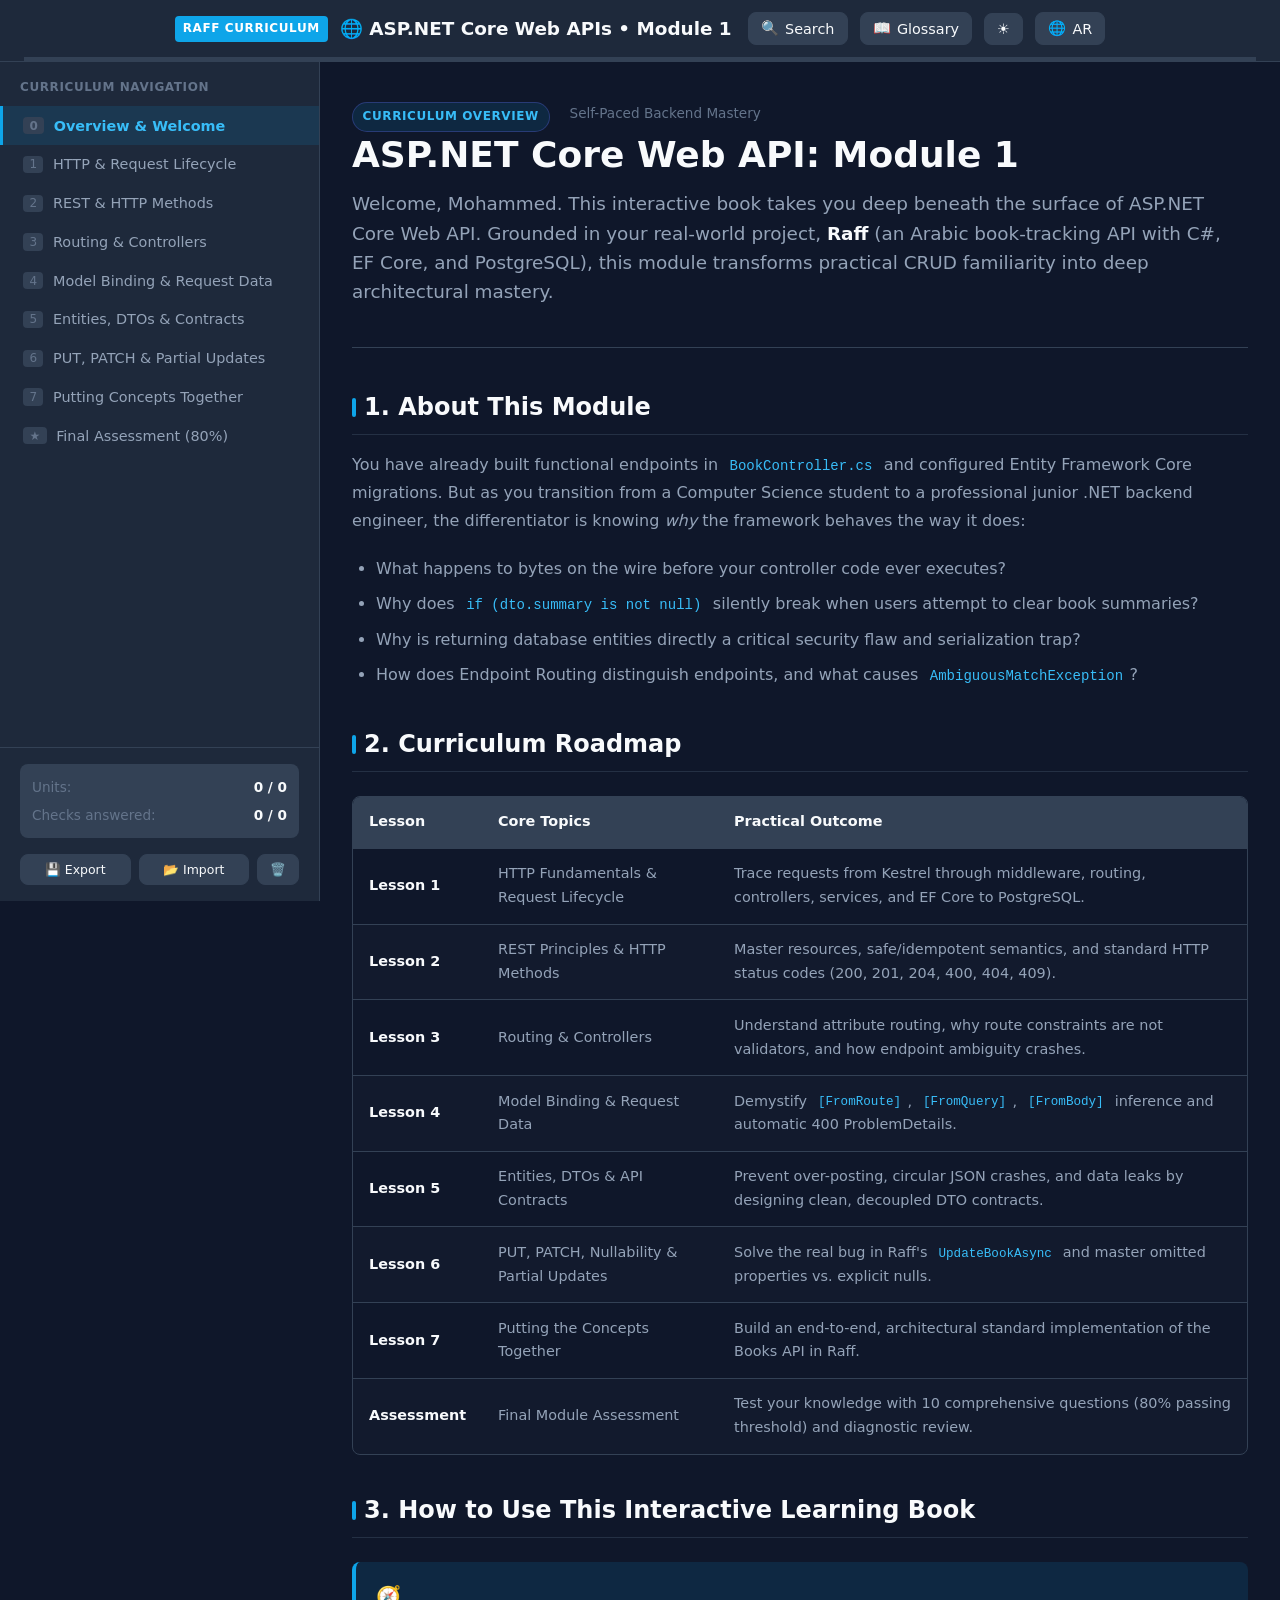
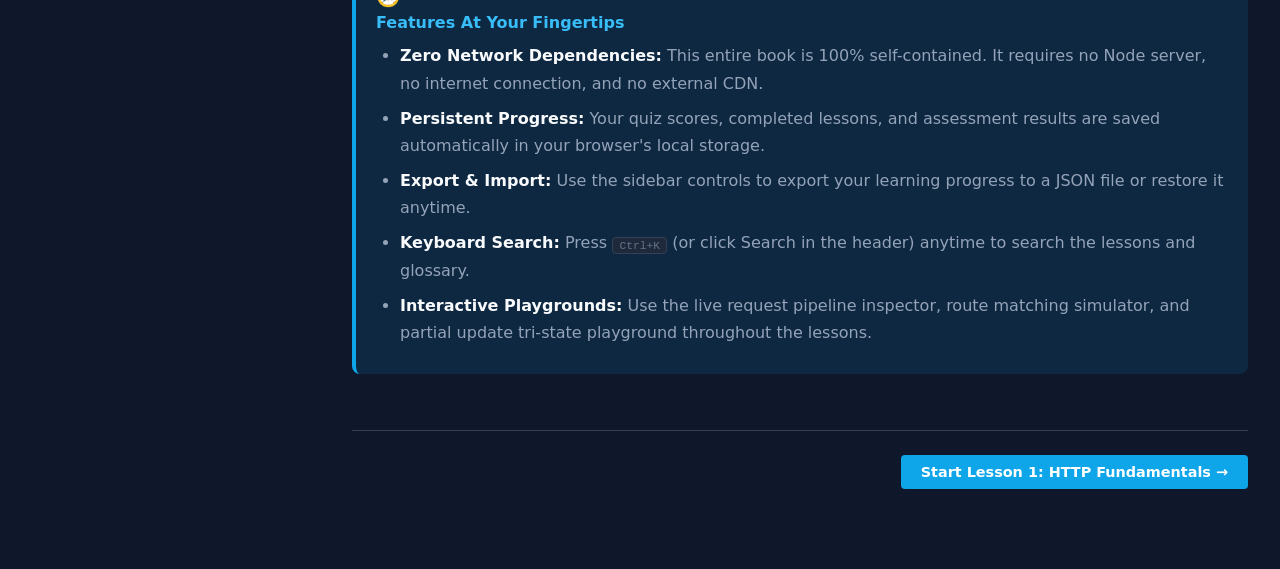
==== commit f6fb858c: "i18n: boot language state in all pages and add language toggle" ====
--- a/pages/module-01.html
+++ b/pages/module-01.html
@@ -4,6 +4,7 @@
   <meta charset="UTF-8">
   <meta name="viewport" content="width=device-width, initial-scale=1.0">
   <title>ASP.NET Core Web APIs — Module 1 (Raff)</title>
+  <script>try{var l=localStorage.getItem('raff_lang');if(l!=='ar'&&l!=='en')l='en';document.documentElement.lang=l;document.documentElement.dir=(l==='ar')?'rtl':'ltr';document.documentElement.setAttribute('data-lang',l);}catch(e){}</script>
   <link rel="stylesheet" href="../component/styles/tokens.css">
   <link rel="stylesheet" href="../component/styles/shell.css">
   <link rel="stylesheet" href="../component/styles/components.css">
@@ -13,6 +14,7 @@
 
   <script src="../data/modules.js"></script>
   <script src="../data/module-01.js"></script>
+  <script src="../component/core/i18n.js"></script>
 
   <script src="../component/core/highlight.js"></script>
   <script src="../component/core/ui.js"></script>
